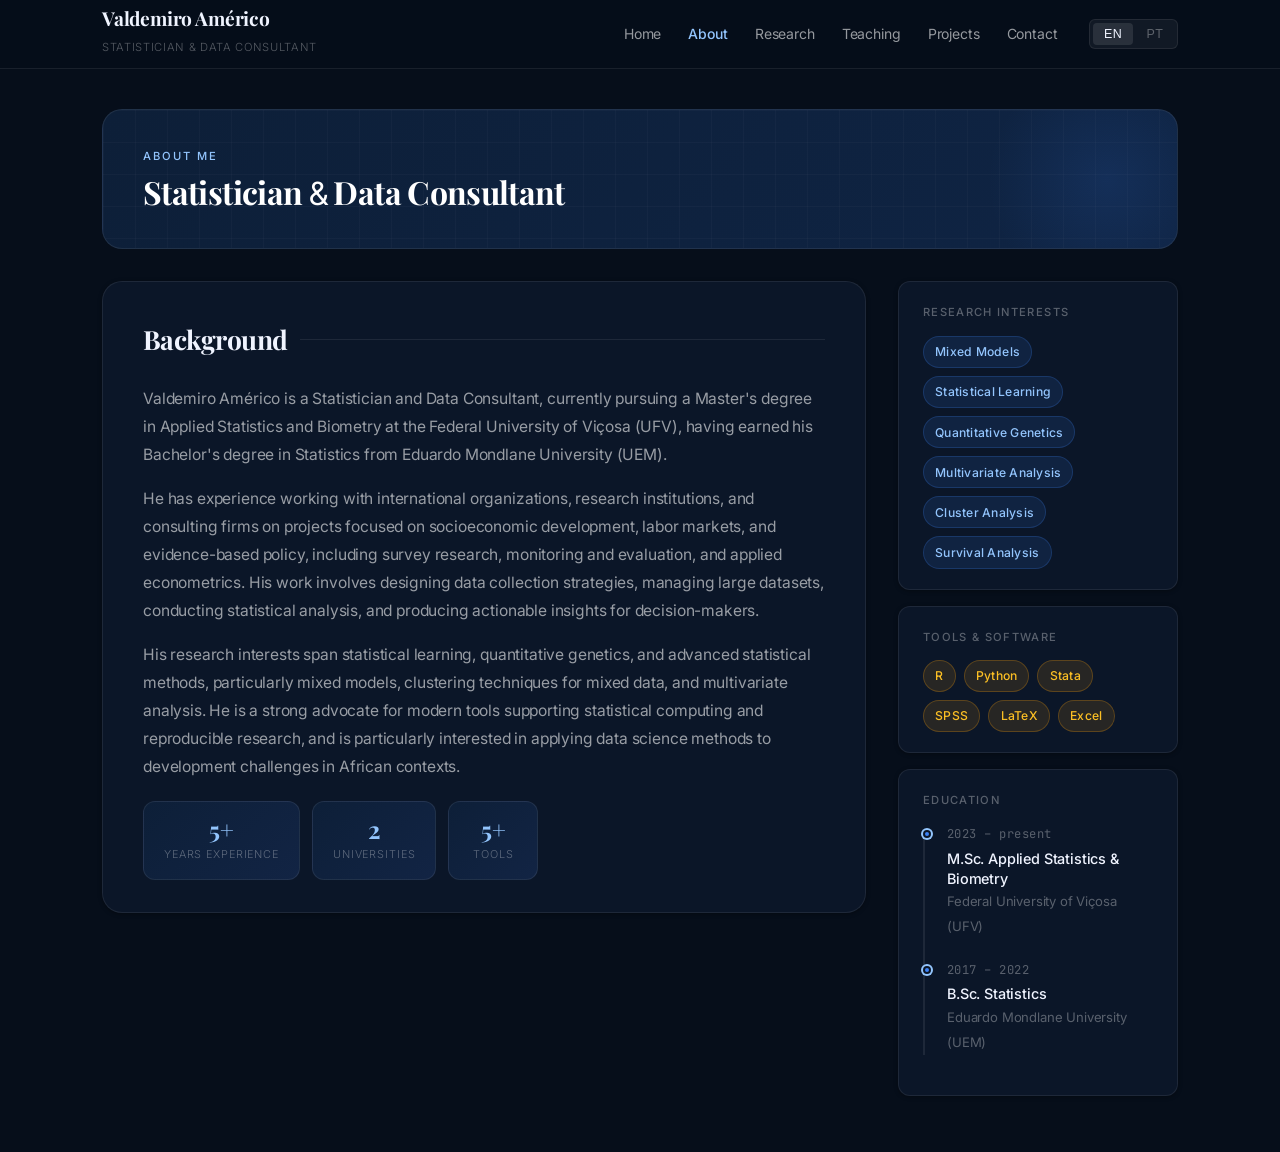
==== about.html @ 6e9132d7 "Updating" ====
<!DOCTYPE html>
<html lang="en">
<head>
  <meta charset="UTF-8">
  <meta name="viewport" content="width=device-width, initial-scale=1.0">
  <title>About | Valdemiro Américo</title>
  <link rel="stylesheet" href="style.css">
</head>
<body data-page="about">
<header>
  <nav>
    <div class="nav-brand">
      <h1>Valdemiro Américo</h1>
      <p class="lang-en">Statistician &amp; Data Consultant</p>
      <p class="lang-pt">Estatístico &amp; Consultor de Dados</p>
    </div>
    <div class="nav-right">
      <ul>
        <li><a href="index.html" data-page="index"><span class="lang-en">Home</span><span class="lang-pt">Início</span></a></li>
        <li><a href="about.html" data-page="about"><span class="lang-en">About</span><span class="lang-pt">Sobre</span></a></li>
        <li><a href="research.html" data-page="research"><span class="lang-en">Research</span><span class="lang-pt">Pesquisa</span></a></li>
        <li><a href="teaching.html" data-page="teaching"><span class="lang-en">Teaching</span><span class="lang-pt">Ensino</span></a></li>
        <li><a href="projects.html" data-page="projects"><span class="lang-en">Projects</span><span class="lang-pt">Projectos</span></a></li>
        <li><a href="contact.html" data-page="contact"><span class="lang-en">Contact</span><span class="lang-pt">Contacto</span></a></li>
      </ul>
      <div class="language-switcher">
        <button onclick="setLanguage('en')" id="btn-en">EN</button>
        <button onclick="setLanguage('pt')" id="btn-pt">PT</button>
      </div>
    </div>
  </nav>
</header>

<main>

  <div class="page-banner">
    <p class="eyebrow lang-en">About me</p>
    <p class="eyebrow lang-pt">Sobre mim</p>
<h2 class="lang-en">Statistician <span class="amp">&amp;</span> Data Consultant</h2>
<h2 class="lang-pt">Estatístico <span class="amp">&amp;</span> Consultor de Dados</h2>
  </div>

  <!-- English -->
  <div class="lang-en">
    <div class="about-grid reveal">
      <div>
        <section class="card reveal">
<h2>Background</h2>
<p>Valdemiro Américo is a Statistician and Data Consultant, currently pursuing a Master's degree in Applied Statistics and Biometry at the Federal University of Viçosa (UFV), having earned his Bachelor's degree in Statistics from Eduardo Mondlane University (UEM).</p>
<p>He has experience working with international organizations, research institutions, and consulting firms on projects focused on socioeconomic development, labor markets, and evidence-based policy, including survey research, monitoring and evaluation, and applied econometrics. His work involves designing data collection strategies, managing large datasets, conducting statistical analysis, and producing actionable insights for decision-makers.</p>
<p>His research interests span statistical learning, quantitative genetics, and advanced statistical methods, particularly mixed models, clustering techniques for mixed data, and multivariate analysis. He is a strong advocate for modern tools supporting statistical computing and reproducible research, and is particularly interested in applying data science methods to development challenges in African contexts.</p>
          <div class="stat-row">
            <div class="stat-pill"><span class="num">5+</span><span class="label">Years Experience</span></div>
            <div class="stat-pill"><span class="num">2</span><span class="label">Universities</span></div>
            <div class="stat-pill"><span class="num">5+</span><span class="label">Tools</span></div>
          </div>
        </section>
      </div>
      <aside>
        <div class="sidebar-card reveal reveal-delay-1">
          <h3>Research Interests</h3>
          <div class="tag-group">
            <span class="tag">Mixed Models</span>
            <span class="tag">Statistical Learning</span>
            <span class="tag">Quantitative Genetics</span>
            <span class="tag">Multivariate Analysis</span>
            <span class="tag">Cluster Analysis</span>
            <span class="tag">Survival Analysis</span>
          </div>
        </div>
        <div class="sidebar-card reveal reveal-delay-2">
          <h3>Tools &amp; Software</h3>
          <div class="tag-group">
            <span class="tag accent">R</span>
            <span class="tag accent">Python</span>
            <span class="tag accent">Stata</span>
            <span class="tag accent">SPSS</span>
            <span class="tag accent">LaTeX</span>
            <span class="tag accent">Excel</span>
          </div>
        </div>
        <div class="sidebar-card reveal reveal-delay-3">
          <h3>Education</h3>
          <div class="timeline">
            <div class="timeline-item">
              <div class="year">2023 – present</div>
              <div class="title">M.Sc. Applied Statistics &amp; Biometry</div>
              <div class="sub">Federal University of Viçosa (UFV)</div>
            </div>
            <div class="timeline-item">
              <div class="year">2017 – 2022</div>
              <div class="title">B.Sc. Statistics</div>
              <div class="sub">Eduardo Mondlane University (UEM)</div>
            </div>
          </div>
        </div>
      </aside>
    </div>
  </div>

  <!-- Portuguese -->
  <div class="lang-pt">
    <div class="about-grid reveal">
      <div>
        <section class="card reveal">
<h2>Perfil</h2>
<p>Valdemiro Américo é Estatístico e Consultor de Dados, actualmente a concluir o Mestrado em Estatística Aplicada e Biometria na Universidade Federal de Viçosa (UFV), Brasil, tendo-se licenciado em Estatística pela Universidade Eduardo Mondlane (UEM).</p>
<p>Tem experiência de trabalho com organizações internacionais, instituições de pesquisa e empresas de consultoria em projectos focados no desenvolvimento socioeconómico, mercados de trabalho e políticas baseadas em evidências, incluindo pesquisas por inquérito, monitoria e avaliação, e econometria aplicada. O seu trabalho envolve a concepção de estratégias de recolha de dados, gestão de grandes conjuntos de dados, condução de análises estatísticas e produção de conhecimentos accionáveis para tomadores de decisão.</p>
<p>Os seus interesses de pesquisa abrangem aprendizado estatístico, genética quantitativa e métodos estatísticos avançados, particularmente modelos mistos, técnicas de clustering para dados mistos e análise multivariada. É um defensor de ferramentas modernas que apoiam a computação estatística e a pesquisa reprodutível, com particular interesse em aplicar métodos de ciência de dados a desafios de desenvolvimento em contextos africanos.</p>
          <div class="stat-row">
            <div class="stat-pill"><span class="num">5+</span><span class="label">Anos Experiência</span></div>
            <div class="stat-pill"><span class="num">2</span><span class="label">Universidades</span></div>
            <div class="stat-pill"><span class="num">5+</span><span class="label">Ferramentas</span></div>
          </div>
        </section>
      </div>
      <aside>
        <div class="sidebar-card reveal reveal-delay-1">
          <h3>Interesses de Pesquisa</h3>
          <div class="tag-group">
            <span class="tag">Modelos Mistos</span>
            <span class="tag">Aprendizado Estatístico</span>
            <span class="tag">Genética Quantitativa</span>
            <span class="tag">Análise Multivariada</span>
            <span class="tag">Análise de Cluster</span>
            <span class="tag">Análise de Sobrevivência</span>
          </div>
        </div>
        <div class="sidebar-card reveal reveal-delay-2">
          <h3>Ferramentas</h3>
          <div class="tag-group">
            <span class="tag accent">R</span>
            <span class="tag accent">Python</span>
            <span class="tag accent">Stata</span>
            <span class="tag accent">SPSS</span>
            <span class="tag accent">LaTeX</span>
            <span class="tag accent">Excel</span>
          </div>
        </div>
        <div class="sidebar-card reveal reveal-delay-3">
          <h3>Formação</h3>
          <div class="timeline">
            <div class="timeline-item">
              <div class="year">2023 – presente</div>
              <div class="title">Mestrado em Estatística Aplicada e Biometria</div>
              <div class="sub">Universidade Federal de Viçosa (UFV)</div>
            </div>
            <div class="timeline-item">
              <div class="year">2017 – 2022</div>
              <div class="title">Licenciatura em Estatística</div>
              <div class="sub">Universidade Eduardo Mondlane (UEM)</div>
            </div>
          </div>
        </div>
      </aside>
    </div>
  </div>

</main>

<script>
  function setLanguage(lang) {
    document.body.setAttribute('data-lang', lang);
    localStorage.setItem('preferredLanguage', lang);
    document.getElementById('btn-en').classList.toggle('active', lang === 'en');
    document.getElementById('btn-pt').classList.toggle('active', lang === 'pt');
  }
  window.addEventListener('DOMContentLoaded', function () {
    const savedLang = localStorage.getItem('preferredLanguage') || 'en';
    setLanguage(savedLang);
    document.querySelectorAll('nav a[data-page="about"]').forEach(a => a.classList.add('active-page'));
  });
</script>

<script>
  const revealObserver = new IntersectionObserver((entries) => {
    entries.forEach(entry => {
      if (entry.isIntersecting) {
        entry.target.classList.add('visible');
      }
    });
  }, { threshold: 0.12 });
  document.querySelectorAll('.reveal').forEach(el => revealObserver.observe(el));
</script>
</body>
</html>
---- style.css ----
@import url('https://fonts.googleapis.com/css2?family=Playfair+Display:wght@400;600;700&family=Inter:wght@300;400;500;600&family=JetBrains+Mono:wght@300;400;500&display=swap');

/* ══════════════════════════════════════════════════════
   DESIGN TOKENS  — Dark-mode professional palette
══════════════════════════════════════════════════════ */
:root {
  /* Backgrounds */
  --bg-base:        #060e1a;   /* deepest background */
  --bg-surface:     #0b1628;   /* cards, panels */
  --bg-surface-2:   #101e35;   /* slightly lifted surface */
  --bg-surface-3:   #162440;   /* hover / sidebar */

  /* Borders */
  --border:         rgba(255,255,255,0.08);
  --border-mid:     rgba(255,255,255,0.13);

  /* Text */
  --text-primary:   #f0f4ff;
  --text-secondary: rgba(255,255,255,0.58);
  --text-muted:     rgba(255,255,255,0.32);

  /* Brand colours */
  --sky:            #3b82f6;
  --sky-light:      #93c5fd;
  --sky-pale:       rgba(59,130,246,0.12);
  --accent:         #f59e0b;
  --accent-soft:    rgba(245,158,11,0.12);
  --navy:           #0b1628;   /* kept for footer compat */

  /* Typography */
--font-display: 'Playfair Display', Georgia, serif;
--font-body:    'Inter', system-ui, sans-serif;
--font-mono:    'JetBrains Mono', monospace;

.amp {
  font-family: 'Inter', sans-serif;
  font-weight: 400;
  font-style: normal;
}

  /* Shape */
  --radius-sm:  6px;
  --radius-md:  12px;
  --radius-lg:  20px;

  /* Shadows */
  --shadow-sm: 0 1px 4px rgba(0,0,0,0.35);
  --shadow-md: 0 4px 20px rgba(0,0,0,0.45);
  --shadow-lg: 0 12px 48px rgba(0,0,0,0.55);

  --transition: 0.25s cubic-bezier(0.4,0,0.2,1);
}

.pub-link {
  display: inline-block;
  margin-top: 0.6rem;
  font-size: 0.85rem;
  color: var(--sky);
  text-decoration: none;
  font-weight: 500;
}
.pub-link:hover { text-decoration: underline; }

/* ══════════════════════════════════════════════════════
   RESET & BASE
══════════════════════════════════════════════════════ */
*, *::before, *::after { margin:0; padding:0; box-sizing:border-box; }

html { scroll-behavior: smooth; }

body {
  font-family: var(--font-body);
  font-size: 1rem;
  line-height: 1.9;
  color: var(--text-primary);
  background: var(--bg-base);
  -webkit-font-smoothing: antialiased;
  letter-spacing: -0.01em;
}

/* ══════════════════════════════════════════════════════
   HEADER / NAV
══════════════════════════════════════════════════════ */
header {
  background: rgba(6,14,26,0.75);
  border-bottom: 1px solid var(--border);
  position: sticky;
  top: 0;
  z-index: 100;
  backdrop-filter: blur(18px);
  -webkit-backdrop-filter: blur(18px);
  animation: slideDown 0.5s ease both;
}

@keyframes slideDown {
  from { transform: translateY(-100%); opacity: 0; }
  to   { transform: translateY(0);     opacity: 1; }
}

nav {
  max-width: 1140px;
  margin: 0 auto;
  padding: 0 2rem;
  display: flex;
  justify-content: space-between;
  align-items: center;
  height: 68px;
}

.nav-brand h1 {
  font-family: var(--font-display);
  font-size: 1.2rem;
  font-weight: 700;
  color: var(--text-primary);
  letter-spacing: -0.01em;
  line-height: 1.2;
}

.nav-brand p {
  font-size: 0.7rem;
  font-weight: 300;
  color: var(--text-muted);
  letter-spacing: 0.06em;
  text-transform: uppercase;
}

.nav-right {
  display: flex;
  align-items: center;
  gap: 0;
}

nav ul {
  list-style: none;
  display: flex;
  align-items: center;
  gap: 0.2rem;
}

nav ul li a {
  display: block;
  text-decoration: none;
  color: var(--text-secondary);
  font-size: 0.875rem;
  font-weight: 400;
  padding: 0.4rem 0.75rem;
  border-radius: var(--radius-sm);
  transition: color var(--transition), background var(--transition);
}

nav ul li a:hover {
  color: var(--text-primary);
  background: rgba(255,255,255,0.06);
}

nav ul li a.active-page {
  color: var(--sky-light);
  font-weight: 500;
}

/* Language switcher */
.language-switcher {
  display: flex;
  gap: 0.2rem;
  align-items: center;
  margin-left: 1.25rem;
  background: rgba(255,255,255,0.05);
  border: 1px solid var(--border);
  border-radius: var(--radius-sm);
  padding: 3px;
}

.language-switcher button {
  background: none;
  border: none;
  padding: 0.25rem 0.65rem;
  cursor: pointer;
  font-size: 0.78rem;
  font-weight: 500;
  color: var(--text-muted);
  border-radius: 4px;
  letter-spacing: 0.05em;
  transition: all var(--transition);
}

.language-switcher button:hover { color: var(--text-primary); }

.language-switcher button.active {
  background: rgba(255,255,255,0.1);
  color: var(--text-primary);
}

/* ══════════════════════════════════════════════════════
   LANGUAGE VISIBILITY
══════════════════════════════════════════════════════ */
.lang-en, .lang-pt { display: none; }
body[data-lang="en"] .lang-en { display: block; }
body[data-lang="pt"] .lang-pt { display: block; }
body[data-lang="en"] nav .lang-en { display: inline; }
body[data-lang="pt"] nav .lang-pt { display: inline; }
nav .lang-en, nav .lang-pt { display: none; }

/* ══════════════════════════════════════════════════════
   LAYOUT
══════════════════════════════════════════════════════ */
main {
  max-width: 1140px;
  margin: 2.5rem auto;
  padding: 0 2rem;
  min-height: calc(100vh - 180px);
}

/* Page entry animations */
main > * {
  animation: fadeUp 0.55s ease both;
}
main > *:nth-child(1) { animation-delay: 0.05s; }
main > *:nth-child(2) { animation-delay: 0.12s; }
main > *:nth-child(3) { animation-delay: 0.19s; }
main > *:nth-child(4) { animation-delay: 0.26s; }

@keyframes fadeUp {
  from { opacity:0; transform: translateY(18px); }
  to   { opacity:1; transform: translateY(0); }
}

/* ══════════════════════════════════════════════════════
   PAGE BANNER (inner pages top header)
══════════════════════════════════════════════════════ */
.page-banner {
  background: linear-gradient(130deg, #0d1f38 0%, #0f2444 100%);
  border: 1px solid var(--border);
  border-radius: var(--radius-lg);
  padding: 2.25rem 2.5rem;
  margin-bottom: 2rem;
  position: relative;
  overflow: hidden;
}

.page-banner::before {
  content: '';
  position: absolute; inset: 0;
  background-image:
    linear-gradient(rgba(255,255,255,0.025) 1px, transparent 1px),
    linear-gradient(90deg, rgba(255,255,255,0.025) 1px, transparent 1px);
  background-size: 32px 32px;
}

.page-banner::after {
  content: '';
  position: absolute;
  top: -60px; right: -60px;
  width: 260px; height: 260px;
  border-radius: 50%;
  background: radial-gradient(circle, rgba(59,130,246,0.12) 0%, transparent 65%);
  pointer-events: none;
}

.page-banner .eyebrow {
  font-size: 0.7rem;
  font-weight: 500;
  letter-spacing: 0.18em;
  text-transform: uppercase;
  color: var(--sky-light);
  margin-bottom: 0.4rem;
  position: relative; z-index: 1;
}

.page-banner h2 {
  font-family: var(--font-display);
  font-size: 2rem;
  font-weight: 700;
  color: #fff;
  letter-spacing: -0.02em;
  line-height: 1.15;
  border: none;
  margin-bottom: 0;
  position: relative; z-index: 1;
}
.page-banner h2::after { display: none; }

/* ══════════════════════════════════════════════════════
   CARDS
══════════════════════════════════════════════════════ */
.card {
  background: var(--bg-surface);
  border: 1px solid var(--border);
  border-radius: var(--radius-lg);
  padding: 2rem 2.5rem;
  box-shadow: var(--shadow-sm);
  transition: box-shadow var(--transition), transform var(--transition), border-color var(--transition);
}

.card:hover {
  box-shadow: var(--shadow-md);
  border-color: var(--border-mid);
  transform: translateY(-2px);
}

/* ══════════════════════════════════════════════════════
   SECTIONS (inner page content)
══════════════════════════════════════════════════════ */
section { margin-bottom: 2rem; }

section h2 {
  font-family: var(--font-display);
  font-size: 1.65rem;
  font-weight: 700;
  color: var(--text-primary);
  margin-bottom: 1.25rem;
  letter-spacing: -0.02em;
  display: flex;
  align-items: center;
  gap: 0.75rem;
}

section h2::after {
  content: '';
  flex: 1;
  height: 1px;
  background: var(--border);
}

section p {
  margin-bottom: 1rem;
  color: var(--text-secondary);
  font-size: 0.975rem;
  line-height: 1.8;
}

section ul { margin-left: 1.5rem; margin-bottom: 1rem; }
section ul li {
  margin-bottom: 0.5rem;
  color: var(--text-secondary);
  font-size: 0.975rem;
}

/* ══════════════════════════════════════════════════════
   TAGS
══════════════════════════════════════════════════════ */
.tag {
  display: inline-block;
  font-size: 0.76rem;
  font-weight: 500;
  color: var(--sky-light);
  background: var(--sky-pale);
  border: 1px solid rgba(59,130,246,0.22);
  padding: 0.22rem 0.7rem;
  border-radius: 99px;
  letter-spacing: 0.02em;
  transition: background var(--transition), transform var(--transition);
}
.tag:hover { background: rgba(59,130,246,0.2); transform: translateY(-1px); }

.tag.accent {
  color: #fbbf24;
  background: var(--accent-soft);
  border-color: rgba(245,158,11,0.25);
}
.tag.accent:hover { background: rgba(245,158,11,0.2); }

.tag-group { display: flex; flex-wrap: wrap; gap: 0.5rem; margin-top: 0.5rem; }

/* ══════════════════════════════════════════════════════
   SIDEBAR CARDS
══════════════════════════════════════════════════════ */
.sidebar-card {
  background: var(--bg-surface);
  border: 1px solid var(--border);
  border-radius: var(--radius-md);
  padding: 1.25rem 1.5rem;
  box-shadow: var(--shadow-sm);
  margin-bottom: 1rem;
  transition: border-color var(--transition);
}
.sidebar-card:hover { border-color: var(--border-mid); }

.sidebar-card h3 {
  font-size: 0.7rem;
  font-weight: 500;
  color: var(--text-muted);
  letter-spacing: 0.12em;
  text-transform: uppercase;
  margin-bottom: 0.75rem;
}

/* ══════════════════════════════════════════════════════
   ABOUT GRID
══════════════════════════════════════════════════════ */
.about-grid {
  display: grid;
  grid-template-columns: 1fr 280px;
  gap: 2rem;
  align-items: start;
}

/* ══════════════════════════════════════════════════════
   TIMELINE
══════════════════════════════════════════════════════ */
.timeline { position: relative; padding-left: 1.5rem; margin-top: 0.5rem; }

.timeline::before {
  content: '';
  position: absolute;
  left: 0; top: 8px; bottom: 0;
  width: 2px;
  background: var(--border);
}

.timeline-item { position: relative; margin-bottom: 1.25rem; }

.timeline-item::before {
  content: '';
  position: absolute;
  left: -1.5rem; top: 7px;
  width: 8px; height: 8px;
  border-radius: 50%;
  background: var(--sky);
  border: 2px solid var(--bg-surface);
  box-shadow: 0 0 0 2px var(--sky-light);
  transition: transform var(--transition);
}
.timeline-item:hover::before { transform: scale(1.4); }

.timeline-item .year {
  font-family: var(--font-mono);
  font-size: 0.76rem;
  color: var(--text-muted);
  margin-bottom: 0.15rem;
  letter-spacing: 0.04em;
}
.timeline-item .title {
  font-size: 0.9rem;
  font-weight: 500;
  color: var(--text-primary);
  line-height: 1.4;
}
.timeline-item .sub {
  font-size: 0.82rem;
  color: var(--text-muted);
}

/* ══════════════════════════════════════════════════════
   STAT PILLS
══════════════════════════════════════════════════════ */
.stat-row { display: flex; gap: 0.75rem; flex-wrap: wrap; margin-top: 1.25rem; }

.stat-pill {
  display: flex;
  flex-direction: column;
  align-items: center;
  background: linear-gradient(135deg, #0d1f38, #122444);
  border: 1px solid var(--border);
  color: #fff;
  border-radius: var(--radius-md);
  padding: 0.9rem 1.25rem;
  min-width: 90px;
  transition: transform var(--transition), box-shadow var(--transition), border-color var(--transition);
}
.stat-pill:hover {
  transform: translateY(-3px);
  box-shadow: var(--shadow-md);
  border-color: var(--border-mid);
}
.stat-pill .num {
  font-family: var(--font-display);
  font-size: 1.5rem;
  font-weight: 700;
  line-height: 1;
  margin-bottom: 0.2rem;
  color: var(--sky-light);
}
.stat-pill .label {
  font-size: 0.68rem;
  font-weight: 300;
  color: var(--text-muted);
  letter-spacing: 0.08em;
  text-transform: uppercase;
  text-align: center;
}

/* ══════════════════════════════════════════════════════
   ITEM CARDS (Research / Teaching / Projects)
══════════════════════════════════════════════════════ */
.item-list { display: flex; flex-direction: column; gap: 1rem; }

.item-card {
  background: var(--bg-surface);
  border: 1px solid var(--border);
  border-radius: var(--radius-md);
  padding: 1.35rem 1.6rem;
  transition: border-color var(--transition), box-shadow var(--transition), transform var(--transition);
  position: relative;
  overflow: hidden;
}

.item-card::before {
  content: '';
  position: absolute;
  left: 0; top: 0; bottom: 0;
  width: 5px;
  background: var(--sky);
  border-radius: 5px 0 0 5px;
  transform: scaleY(0);
  transform-origin: bottom;
  transition: transform var(--transition);
}

.item-card:hover {
  border-color: var(--border-mid);
  box-shadow: var(--shadow-md);
  transform: translateX(4px);
}
.item-card:hover::before { transform: scaleY(1); }

.item-card h3 {
  font-family: var(--font-display);
  font-size: 1.05rem;
  font-weight: 600;
  color: var(--text-primary);
  margin-bottom: 0.4rem;
  letter-spacing: -0.01em;
}

.item-card p {
  margin-bottom: 0.5rem;
  font-size: 0.9rem;
  color: var(--text-secondary);
}

.item-card .meta { display: flex; gap: 0.5rem; flex-wrap: wrap; margin-top: 0.6rem; }

.item-header {
  display: flex;
  justify-content: space-between;
  align-items: flex-start;
  margin-bottom: 0.6rem;
}

.item-role {
  font-size: 0.83rem;
  color: var(--text-muted);
  font-weight: 400;
}

/* ══════════════════════════════════════════════════════
   CONTACT GRID
══════════════════════════════════════════════════════ */
.contact-grid {
  display: grid;
  grid-template-columns: repeat(auto-fit, minmax(200px, 1fr));
  gap: 1rem;
  margin-top: 1rem;
}

.contact-item {
  display: flex;
  align-items: center;
  gap: 0.75rem;
  background: var(--bg-surface);
  border: 1px solid var(--border);
  border-radius: var(--radius-md);
  padding: 1rem 1.25rem;
  text-decoration: none;
  color: inherit;
  transition: border-color var(--transition), box-shadow var(--transition), transform var(--transition);
}
.contact-item:hover {
  border-color: rgba(59,130,246,0.4);
  box-shadow: 0 0 0 3px rgba(59,130,246,0.08);
  transform: translateY(-2px);
}

.contact-item .icon {
  width: 36px; height: 36px;
  border-radius: var(--radius-sm);
  background: var(--sky-pale);
  display: flex; align-items: center; justify-content: center;
  font-size: 1rem;
  flex-shrink: 0;
}

.contact-item .label {
  font-size: 0.76rem;
  color: var(--text-muted);
  margin-bottom: 0.1rem;
}
.contact-item .value {
  font-size: 0.88rem;
  font-weight: 500;
  color: var(--text-primary);
}

/* ══════════════════════════════════════════════════════
   EMPTY STATE
══════════════════════════════════════════════════════ */
.empty-state {
  background: var(--bg-surface-2);
  border: 1px dashed var(--border-mid);
  border-radius: var(--radius-md);
  padding: 2.5rem;
  text-align: center;
}
.empty-icon { font-size: 2rem; display: block; margin-bottom: 0.75rem; }
.empty-state p {
  color: var(--text-muted);
  font-style: italic;
  font-size: 0.9rem;
  margin: 0;
}

/* ══════════════════════════════════════════════════════
   FOOTER
══════════════════════════════════════════════════════ */
footer {
  background: #040b17;
  border-top: 1px solid var(--border);
  color: var(--text-muted);
  margin-top: 4rem;
  padding: 2rem 0;
  font-size: 0.82rem;
}

.footer-inner {
  max-width: 1140px;
  margin: 0 auto;
  padding: 0 2rem;
  display: flex;
  align-items: center;
  justify-content: space-between;
  flex-wrap: wrap;
  gap: 1rem;
}

.footer-brand {
  font-family: var(--font-display);
  font-size: 0.95rem;
  font-weight: 600;
  color: rgba(255,255,255,0.65);
  letter-spacing: -0.01em;
  margin-bottom: 0.25rem;
}

.footer-copy { color: var(--text-muted); font-size: 0.76rem; }

.footer-socials { display: flex; align-items: center; gap: 0.45rem; }

.footer-social-link {
  display: flex; align-items: center; justify-content: center;
  width: 28px; height: 28px;
  border-radius: var(--radius-sm);
  background: rgba(255,255,255,0.05);
  border: 1px solid var(--border);
  color: var(--text-muted);
  text-decoration: none;
  transition: background var(--transition), color var(--transition), border-color var(--transition), transform var(--transition);
}
.footer-social-link:hover {
  background: rgba(59,130,246,0.18);
  border-color: rgba(59,130,246,0.35);
  color: var(--sky-light);
  transform: translateY(-2px);
}
.footer-social-link svg { width: 13px; height: 13px; fill: currentColor; }

/* ══════════════════════════════════════════════════════
   RESPONSIVE
══════════════════════════════════════════════════════ */
@media (max-width: 800px) {
  nav { padding: 0 1.25rem; }
  nav ul { gap: 0; }
  nav ul li a { padding: 0.35rem 0.55rem; font-size: 0.82rem; }
  main { padding: 0 1.25rem; margin: 1.5rem auto; }
  .about-grid { grid-template-columns: 1fr; }
  .page-banner { padding: 1.75rem 1.5rem; }
  .page-banner h2 { font-size: 1.5rem; }
}

@media (max-width: 560px) {
  nav { flex-direction: column; align-items: flex-start; height: auto; padding: 1rem 1.25rem; gap: 0.75rem; }
  .nav-right { width: 100%; justify-content: space-between; }
  .footer-inner { flex-direction: column; align-items: flex-start; }
}

.hero-social-btn {
  display: flex;
  align-items: center;
  justify-content: center;
  width: 44px;
  height: 44px;
  border-radius: 50%;
  text-decoration: none;
  color: var(--text-primary);
  background: rgba(255,255,255,0.05);
  border: 1px solid var(--border);
  transition: all var(--transition);
}

.hero-social-btn:hover {
  color: var(--sky-light);
  border-color: rgba(59,130,246,0.4);
  transform: translateY(-2px);
}

.hero-social-btn svg {
  width: 20px;
  height: 20px;
  fill: currentColor;
}

/* ── Scroll animations ── */
.reveal {
  opacity: 0;
  transform: translateY(24px);
  transition: opacity 0.7s ease, transform 0.7s ease;
}

.reveal.visible {
  opacity: 1;
  transform: translateY(0);
}

.reveal-delay-1 { transition-delay: 0.1s; }
.reveal-delay-2 { transition-delay: 0.2s; }
.reveal-delay-3 { transition-delay: 0.3s; }
.reveal-delay-4 { transition-delay: 0.4s; }
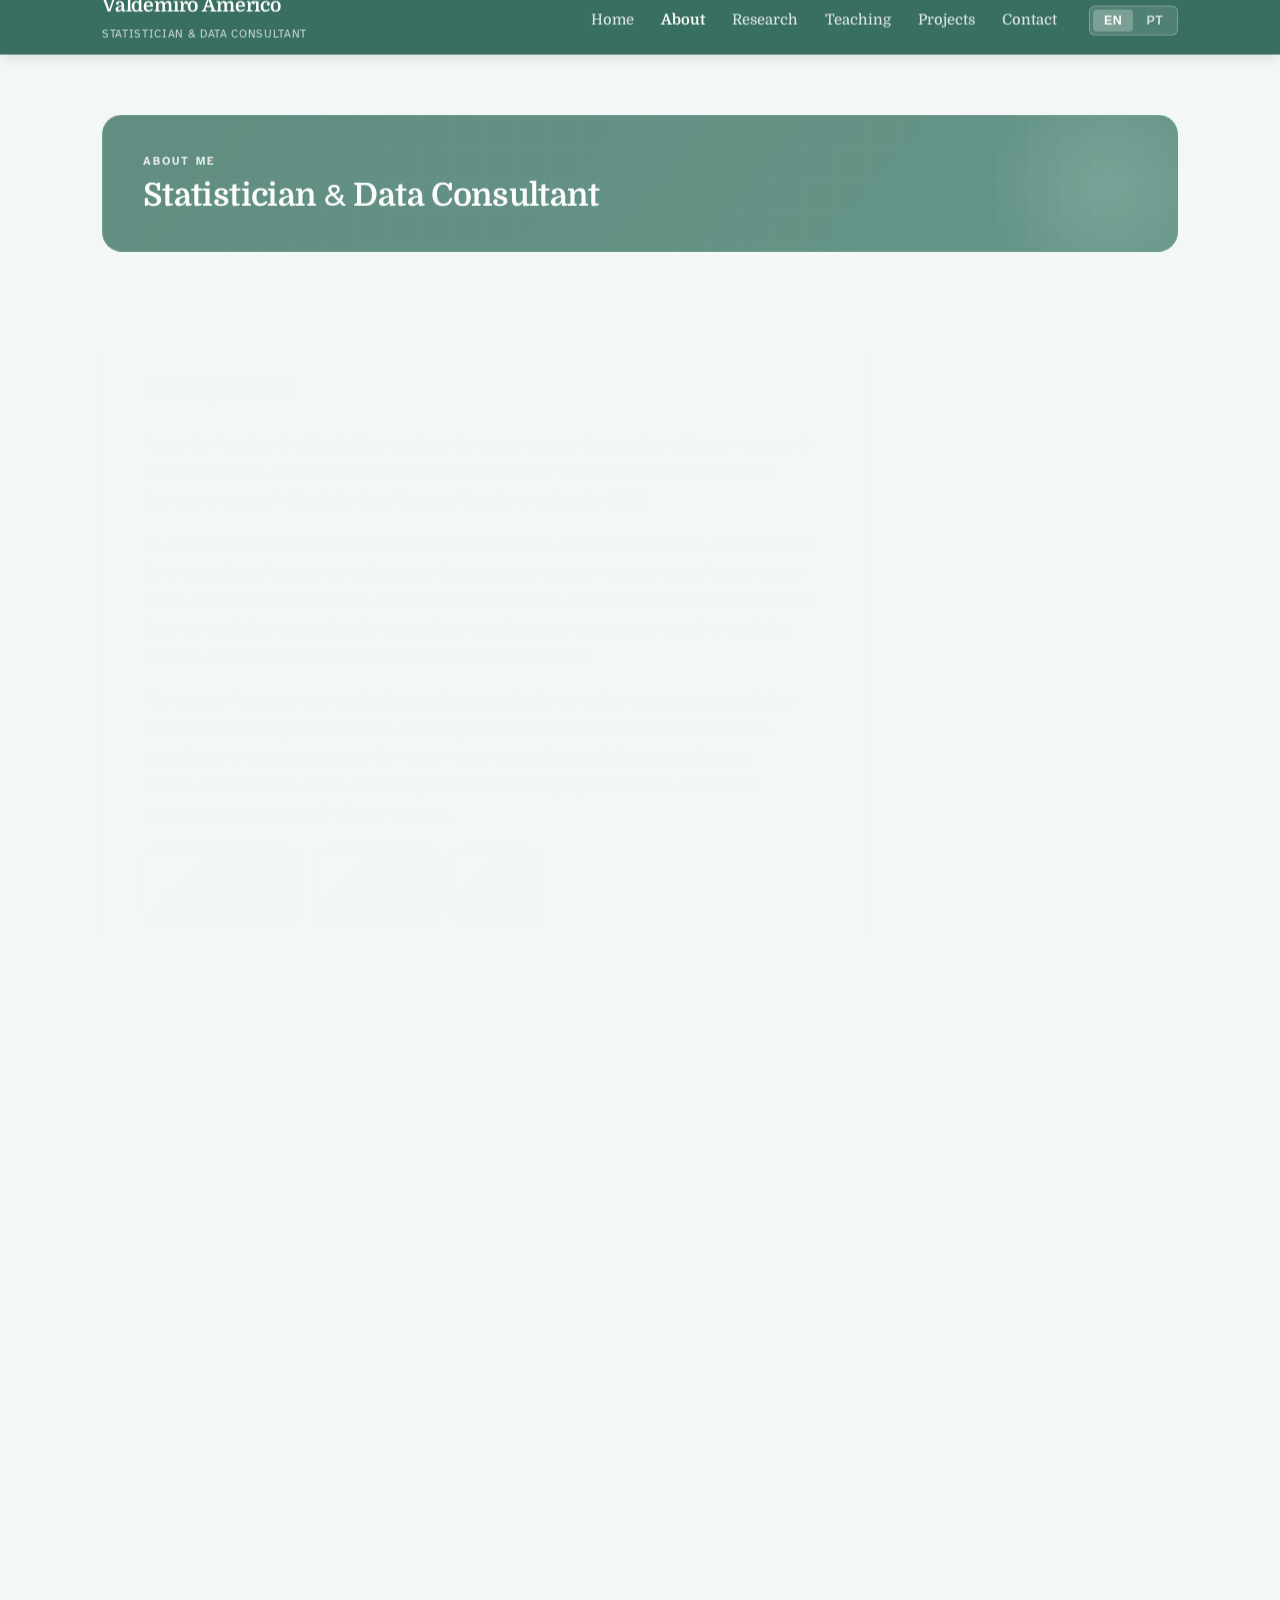
==== commit 5958628c: "Restructure URLs to remove .html extension" ====
--- a/about.html
+++ b/about.html
@@ -2,185 +2,11 @@
 <html lang="en">
 <head>
   <meta charset="UTF-8">
-  <meta name="viewport" content="width=device-width, initial-scale=1.0">
-  <title>About | Valdemiro Américo</title>
-  <link rel="stylesheet" href="style.css">
+  <title>Redirecting…</title>
+  <link rel="canonical" href="https://valdemiroamerico.com/about/">
+  <meta http-equiv="refresh" content="0; url=/about/">
 </head>
-<body data-page="about">
-<header>
-  <nav>
-    <div class="nav-brand">
-      <h1>Valdemiro Américo</h1>
-      <p class="lang-en">Statistician &amp; Data Consultant</p>
-      <p class="lang-pt">Estatístico &amp; Consultor de Dados</p>
-    </div>
-    <div class="nav-right">
-      <ul>
-        <li><a href="index.html" data-page="index"><span class="lang-en">Home</span><span class="lang-pt">Início</span></a></li>
-        <li><a href="about.html" data-page="about"><span class="lang-en">About</span><span class="lang-pt">Sobre</span></a></li>
-        <li><a href="research.html" data-page="research"><span class="lang-en">Research</span><span class="lang-pt">Pesquisa</span></a></li>
-        <li><a href="teaching.html" data-page="teaching"><span class="lang-en">Teaching</span><span class="lang-pt">Ensino</span></a></li>
-        <li><a href="projects.html" data-page="projects"><span class="lang-en">Projects</span><span class="lang-pt">Projectos</span></a></li>
-        <li><a href="contact.html" data-page="contact"><span class="lang-en">Contact</span><span class="lang-pt">Contacto</span></a></li>
-      </ul>
-      <div class="language-switcher">
-        <button onclick="setLanguage('en')" id="btn-en">EN</button>
-        <button onclick="setLanguage('pt')" id="btn-pt">PT</button>
-      </div>
-    </div>
-  </nav>
-</header>
-
-<main>
-
-  <div class="page-banner">
-    <p class="eyebrow lang-en">About me</p>
-    <p class="eyebrow lang-pt">Sobre mim</p>
-<h2 class="lang-en">Statistician <span class="amp">&amp;</span> Data Consultant</h2>
-<h2 class="lang-pt">Estatístico <span class="amp">&amp;</span> Consultor de Dados</h2>
-  </div>
-
-  <!-- English -->
-  <div class="lang-en">
-    <div class="about-grid reveal">
-      <div>
-        <section class="card reveal">
-<h2>Background</h2>
-<p>Valdemiro Américo is a Statistician and Data Consultant, currently pursuing a Master's degree in Applied Statistics and Biometry at the Federal University of Viçosa (UFV), having earned his Bachelor's degree in Statistics from Eduardo Mondlane University (UEM).</p>
-<p>He has experience working with international organizations, research institutions, and consulting firms on projects focused on socioeconomic development, labor markets, and evidence-based policy, including survey research, monitoring and evaluation, and applied econometrics. His work involves designing data collection strategies, managing large datasets, conducting statistical analysis, and producing actionable insights for decision-makers.</p>
-<p>His research interests span statistical learning, quantitative genetics, and advanced statistical methods, particularly mixed models, clustering techniques for mixed data, and multivariate analysis. He is a strong advocate for modern tools supporting statistical computing and reproducible research, and is particularly interested in applying data science methods to development challenges in African contexts.</p>
-          <div class="stat-row">
-            <div class="stat-pill"><span class="num">5+</span><span class="label">Years Experience</span></div>
-            <div class="stat-pill"><span class="num">2</span><span class="label">Universities</span></div>
-            <div class="stat-pill"><span class="num">5+</span><span class="label">Tools</span></div>
-          </div>
-        </section>
-      </div>
-      <aside>
-        <div class="sidebar-card reveal reveal-delay-1">
-          <h3>Research Interests</h3>
-          <div class="tag-group">
-            <span class="tag">Mixed Models</span>
-            <span class="tag">Statistical Learning</span>
-            <span class="tag">Quantitative Genetics</span>
-            <span class="tag">Multivariate Analysis</span>
-            <span class="tag">Cluster Analysis</span>
-            <span class="tag">Survival Analysis</span>
-          </div>
-        </div>
-        <div class="sidebar-card reveal reveal-delay-2">
-          <h3>Tools &amp; Software</h3>
-          <div class="tag-group">
-            <span class="tag accent">R</span>
-            <span class="tag accent">Python</span>
-            <span class="tag accent">Stata</span>
-            <span class="tag accent">SPSS</span>
-            <span class="tag accent">LaTeX</span>
-            <span class="tag accent">Excel</span>
-          </div>
-        </div>
-        <div class="sidebar-card reveal reveal-delay-3">
-          <h3>Education</h3>
-          <div class="timeline">
-            <div class="timeline-item">
-              <div class="year">2023 – present</div>
-              <div class="title">M.Sc. Applied Statistics &amp; Biometry</div>
-              <div class="sub">Federal University of Viçosa (UFV)</div>
-            </div>
-            <div class="timeline-item">
-              <div class="year">2017 – 2022</div>
-              <div class="title">B.Sc. Statistics</div>
-              <div class="sub">Eduardo Mondlane University (UEM)</div>
-            </div>
-          </div>
-        </div>
-      </aside>
-    </div>
-  </div>
-
-  <!-- Portuguese -->
-  <div class="lang-pt">
-    <div class="about-grid reveal">
-      <div>
-        <section class="card reveal">
-<h2>Perfil</h2>
-<p>Valdemiro Américo é Estatístico e Consultor de Dados, actualmente a concluir o Mestrado em Estatística Aplicada e Biometria na Universidade Federal de Viçosa (UFV), Brasil, tendo-se licenciado em Estatística pela Universidade Eduardo Mondlane (UEM).</p>
-<p>Tem experiência de trabalho com organizações internacionais, instituições de pesquisa e empresas de consultoria em projectos focados no desenvolvimento socioeconómico, mercados de trabalho e políticas baseadas em evidências, incluindo pesquisas por inquérito, monitoria e avaliação, e econometria aplicada. O seu trabalho envolve a concepção de estratégias de recolha de dados, gestão de grandes conjuntos de dados, condução de análises estatísticas e produção de conhecimentos accionáveis para tomadores de decisão.</p>
-<p>Os seus interesses de pesquisa abrangem aprendizado estatístico, genética quantitativa e métodos estatísticos avançados, particularmente modelos mistos, técnicas de clustering para dados mistos e análise multivariada. É um defensor de ferramentas modernas que apoiam a computação estatística e a pesquisa reprodutível, com particular interesse em aplicar métodos de ciência de dados a desafios de desenvolvimento em contextos africanos.</p>
-          <div class="stat-row">
-            <div class="stat-pill"><span class="num">5+</span><span class="label">Anos Experiência</span></div>
-            <div class="stat-pill"><span class="num">2</span><span class="label">Universidades</span></div>
-            <div class="stat-pill"><span class="num">5+</span><span class="label">Ferramentas</span></div>
-          </div>
-        </section>
-      </div>
-      <aside>
-        <div class="sidebar-card reveal reveal-delay-1">
-          <h3>Interesses de Pesquisa</h3>
-          <div class="tag-group">
-            <span class="tag">Modelos Mistos</span>
-            <span class="tag">Aprendizado Estatístico</span>
-            <span class="tag">Genética Quantitativa</span>
-            <span class="tag">Análise Multivariada</span>
-            <span class="tag">Análise de Cluster</span>
-            <span class="tag">Análise de Sobrevivência</span>
-          </div>
-        </div>
-        <div class="sidebar-card reveal reveal-delay-2">
-          <h3>Ferramentas</h3>
-          <div class="tag-group">
-            <span class="tag accent">R</span>
-            <span class="tag accent">Python</span>
-            <span class="tag accent">Stata</span>
-            <span class="tag accent">SPSS</span>
-            <span class="tag accent">LaTeX</span>
-            <span class="tag accent">Excel</span>
-          </div>
-        </div>
-        <div class="sidebar-card reveal reveal-delay-3">
-          <h3>Formação</h3>
-          <div class="timeline">
-            <div class="timeline-item">
-              <div class="year">2023 – presente</div>
-              <div class="title">Mestrado em Estatística Aplicada e Biometria</div>
-              <div class="sub">Universidade Federal de Viçosa (UFV)</div>
-            </div>
-            <div class="timeline-item">
-              <div class="year">2017 – 2022</div>
-              <div class="title">Licenciatura em Estatística</div>
-              <div class="sub">Universidade Eduardo Mondlane (UEM)</div>
-            </div>
-          </div>
-        </div>
-      </aside>
-    </div>
-  </div>
-
-</main>
-
-<script>
-  function setLanguage(lang) {
-    document.body.setAttribute('data-lang', lang);
-    localStorage.setItem('preferredLanguage', lang);
-    document.getElementById('btn-en').classList.toggle('active', lang === 'en');
-    document.getElementById('btn-pt').classList.toggle('active', lang === 'pt');
-  }
-  window.addEventListener('DOMContentLoaded', function () {
-    const savedLang = localStorage.getItem('preferredLanguage') || 'en';
-    setLanguage(savedLang);
-    document.querySelectorAll('nav a[data-page="about"]').forEach(a => a.classList.add('active-page'));
-  });
-</script>
-
-<script>
-  const revealObserver = new IntersectionObserver((entries) => {
-    entries.forEach(entry => {
-      if (entry.isIntersecting) {
-        entry.target.classList.add('visible');
-      }
-    });
-  }, { threshold: 0.12 });
-  document.querySelectorAll('.reveal').forEach(el => revealObserver.observe(el));
-</script>
+<body>
+  <p>This page has moved to <a href="/about/">/about/</a>.</p>
 </body>
 </html>
